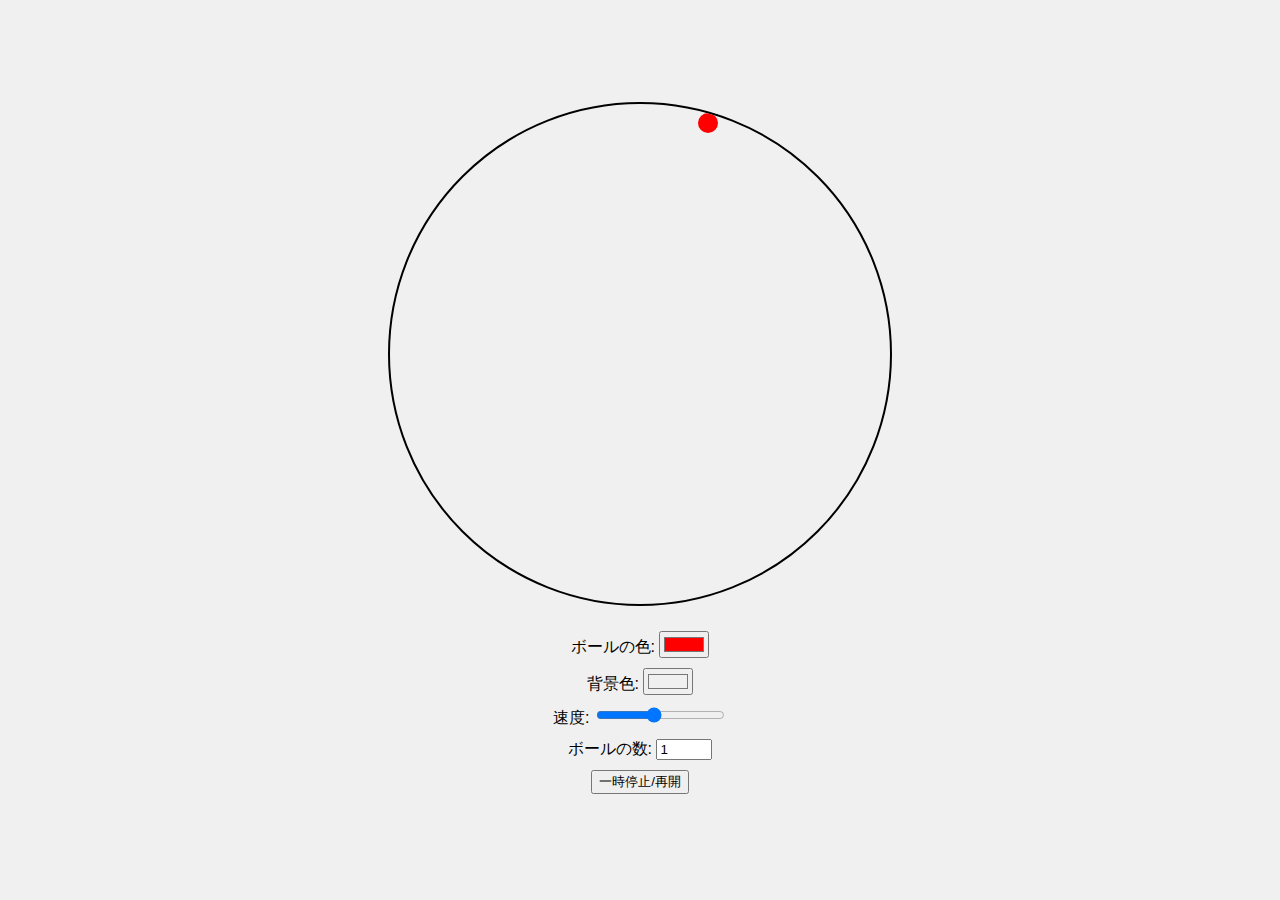
==== index.html @ 42c27326 "Update index.html" ====
<!DOCTYPE html>
<html lang="ja">
<head>
    <meta charset="UTF-8">
    <meta name="viewport" content="width=device-width, initial-scale=1.0">
    <title>円形衝突判定ボールアニメーション</title>
    <style>
        body, html {
            margin: 0;
            padding: 0;
            height: 100%;
            display: flex;
            flex-direction: column;
            justify-content: center;
            align-items: center;
            background-color: #f0f0f0;
            font-family: Arial, sans-serif;
        }

        .container {
            width: 80vmin;
            height: 80vmin;
            max-width: 500px;
            max-height: 500px;
            border-radius: 50%;
            border: 2px solid #000;
            position: relative;
            overflow: hidden;
        }

        .ball {
            width: 20px;
            height: 20px;
            background-color: red;
            border-radius: 50%;
            position: absolute;
        }

        .controls {
            margin-top: 20px;
            display: flex;
            flex-direction: column;
            align-items: center;
        }

        .controls > * {
            margin: 5px 0;
        }
    </style>
</head>
<body>
    <div class="container" id="container"></div>
    <div class="controls">
        <label for="ballColor">ボールの色: <input type="color" id="ballColor" value="#ff0000"></label>
        <label for="bgColor">背景色: <input type="color" id="bgColor" value="#f0f0f0"></label>
        <label for="speed">速度: <input type="range" id="speed" min="1" max="10" value="5"></label>
        <label for="ballCount">ボールの数: <input type="number" id="ballCount" min="1" max="10" value="1"></label>
        <button id="toggleAnimation" aria-label="アニメーションを一時停止/再開">一時停止/再開</button>
    </div>

    <script>
        const container = document.getElementById('container');
        const ballColorInput = document.getElementById('ballColor');
        const bgColorInput = document.getElementById('bgColor');
        const speedInput = document.getElementById('speed');
        const ballCountInput = document.getElementById('ballCount');
        const toggleAnimationBtn = document.getElementById('toggleAnimation');

        let balls = [];
        let animationId;
        let isPaused = false;

        function createBall() {
            const ball = document.createElement('div');
            ball.className = 'ball';
            ball.style.backgroundColor = ballColorInput.value;
            container.appendChild(ball);

            const radius = ball.clientWidth / 2;
            const containerRadius = container.clientWidth / 2;

            const angle = Math.random() * 2 * Math.PI;
            const distanceFromCenter = Math.random() * (containerRadius - radius);

            return {
                element: ball,
                x: containerRadius + distanceFromCenter * Math.cos(angle),
                y: containerRadius + distanceFromCenter * Math.sin(angle),
                dx: (Math.random() - 0.5) * 4,
                dy: (Math.random() - 0.5) * 4,
                radius: radius,
                containerRadius: containerRadius
            };
        }

        function updateBalls() {
            const speed = parseFloat(speedInput.value);
            balls.forEach(ball => {
                ball.x += ball.dx * speed;
                ball.y += ball.dy * speed;

                const distanceFromCenter = Math.sqrt(
                    Math.pow(ball.x - ball.containerRadius, 2) + 
                    Math.pow(ball.y - ball.containerRadius, 2)
                );

                if (distanceFromCenter + ball.radius > ball.containerRadius) {
                    const normalAngle = Math.atan2(ball.y - ball.containerRadius, ball.x - ball.containerRadius);
                    const incomingAngle = Math.atan2(ball.dy, ball.dx);
                    const reflectionAngle = 2 * normalAngle - incomingAngle;

                    const speed = Math.sqrt(ball.dx * ball.dx + ball.dy * ball.dy);
                    ball.dx = Math.cos(reflectionAngle) * speed;
                    ball.dy = Math.sin(reflectionAngle) * speed;

                    const overlap = (distanceFromCenter + ball.radius) - ball.containerRadius;
                    ball.x -= Math.cos(normalAngle) * overlap;
                    ball.y -= Math.sin(normalAngle) * overlap;
                }

                ball.element.style.left = (ball.x - ball.radius) + 'px';
                ball.element.style.top = (ball.y - ball.radius) + 'px';
            });
        }

        function animate() {
            if (!isPaused) {
                updateBalls();
            }
            animationId = requestAnimationFrame(animate);
        }

        function updateBallCount() {
            const count = parseInt(ballCountInput.value);
            while (balls.length > count) {
                container.removeChild(balls.pop().element);
            }
            while (balls.length < count) {
                balls.push(createBall());
            }
        }

        ballColorInput.addEventListener('input', () => {
            balls.forEach(ball => ball.element.style.backgroundColor = ballColorInput.value);
        });

        bgColorInput.addEventListener('input', () => {
            document.body.style.backgroundColor = bgColorInput.value;
        });

        ballCountInput.addEventListener('input', updateBallCount);

        toggleAnimationBtn.addEventListener('click', () => {
            isPaused = !isPaused;
            toggleAnimationBtn.textContent = isPaused ? '再開' : '一時停止';
        });

        updateBallCount();
        animate();

        window.addEventListener('error', (event) => {
            console.error('エラーが発生しました:', event.error);
        });
    </script>
</body>
</html>
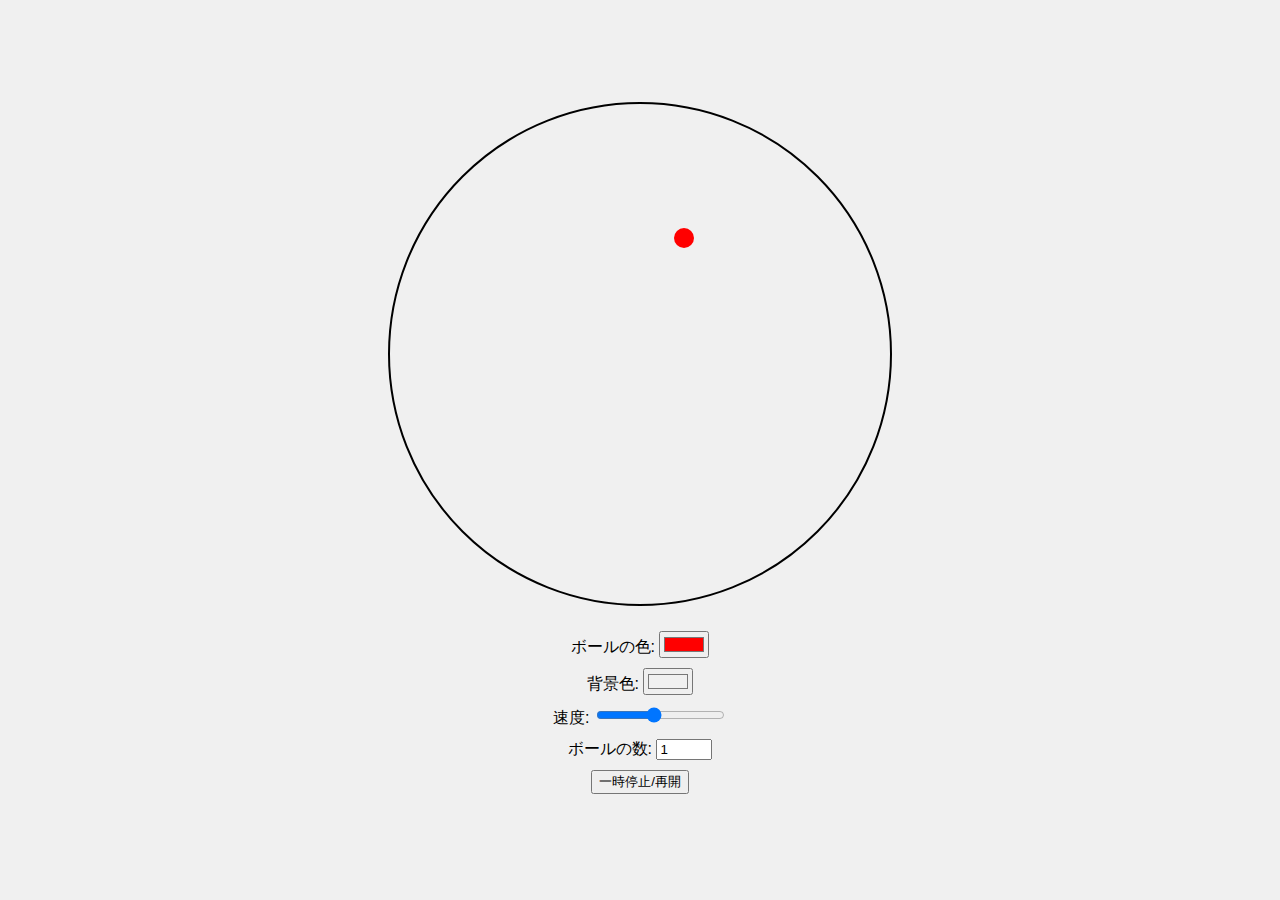
==== commit 792b5dcc: "Update index.html" ====
--- a/index.html
+++ b/index.html
@@ -69,6 +69,7 @@
         let balls = [];
         let animationId;
         let isPaused = false;
+        let lastTime = 0;
 
         function createBall() {
             const ball = document.createElement('div');
@@ -80,42 +81,44 @@
             const containerRadius = container.clientWidth / 2;
 
             const angle = Math.random() * 2 * Math.PI;
-            const distanceFromCenter = Math.random() * (containerRadius - radius);
+            const distanceFromCenter = Math.random() * (containerRadius - radius - 1);
+
+            const speed = 2 + Math.random() * 2;
+            const direction = Math.random() * 2 * Math.PI;
 
             return {
                 element: ball,
                 x: containerRadius + distanceFromCenter * Math.cos(angle),
                 y: containerRadius + distanceFromCenter * Math.sin(angle),
-                dx: (Math.random() - 0.5) * 4,
-                dy: (Math.random() - 0.5) * 4,
+                dx: Math.cos(direction) * speed,
+                dy: Math.sin(direction) * speed,
                 radius: radius,
                 containerRadius: containerRadius
             };
         }
 
-        function updateBalls() {
+        function updateBalls(deltaTime) {
             const speed = parseFloat(speedInput.value);
             balls.forEach(ball => {
-                ball.x += ball.dx * speed;
-                ball.y += ball.dy * speed;
+                ball.x += ball.dx * speed * deltaTime;
+                ball.y += ball.dy * speed * deltaTime;
 
-                const distanceFromCenter = Math.sqrt(
-                    Math.pow(ball.x - ball.containerRadius, 2) + 
-                    Math.pow(ball.y - ball.containerRadius, 2)
-                );
+                const dx = ball.x - ball.containerRadius;
+                const dy = ball.y - ball.containerRadius;
+                const distanceFromCenter = Math.sqrt(dx * dx + dy * dy);
 
                 if (distanceFromCenter + ball.radius > ball.containerRadius) {
-                    const normalAngle = Math.atan2(ball.y - ball.containerRadius, ball.x - ball.containerRadius);
-                    const incomingAngle = Math.atan2(ball.dy, ball.dx);
-                    const reflectionAngle = 2 * normalAngle - incomingAngle;
+                    const normalX = dx / distanceFromCenter;
+                    const normalY = dy / distanceFromCenter;
 
-                    const speed = Math.sqrt(ball.dx * ball.dx + ball.dy * ball.dy);
-                    ball.dx = Math.cos(reflectionAngle) * speed;
-                    ball.dy = Math.sin(reflectionAngle) * speed;
+                    const dotProduct = ball.dx * normalX + ball.dy * normalY;
+
+                    ball.dx -= 2 * dotProduct * normalX;
+                    ball.dy -= 2 * dotProduct * normalY;
 
                     const overlap = (distanceFromCenter + ball.radius) - ball.containerRadius;
-                    ball.x -= Math.cos(normalAngle) * overlap;
-                    ball.y -= Math.sin(normalAngle) * overlap;
+                    ball.x -= normalX * overlap;
+                    ball.y -= normalY * overlap;
                 }
 
                 ball.element.style.left = (ball.x - ball.radius) + 'px';
@@ -123,9 +126,11 @@
             });
         }
 
-        function animate() {
+        function animate(currentTime) {
             if (!isPaused) {
-                updateBalls();
+                const deltaTime = (currentTime - lastTime) / 16.67; // 60 FPSを基準とした経過時間
+                updateBalls(deltaTime);
+                lastTime = currentTime;
             }
             animationId = requestAnimationFrame(animate);
         }
@@ -138,6 +143,15 @@
             while (balls.length < count) {
                 balls.push(createBall());
             }
+        }
+
+        function resizeContainer() {
+            const containerSize = Math.min(window.innerWidth * 0.8, window.innerHeight * 0.8, 500);
+            container.style.width = containerSize + 'px';
+            container.style.height = containerSize + 'px';
+            balls.forEach(ball => {
+                ball.containerRadius = containerSize / 2;
+            });
         }
 
         ballColorInput.addEventListener('input', () => {
@@ -155,8 +169,11 @@
             toggleAnimationBtn.textContent = isPaused ? '再開' : '一時停止';
         });
 
+        window.addEventListener('resize', resizeContainer);
+
+        resizeContainer();
         updateBallCount();
-        animate();
+        animate(0);
 
         window.addEventListener('error', (event) => {
             console.error('エラーが発生しました:', event.error);
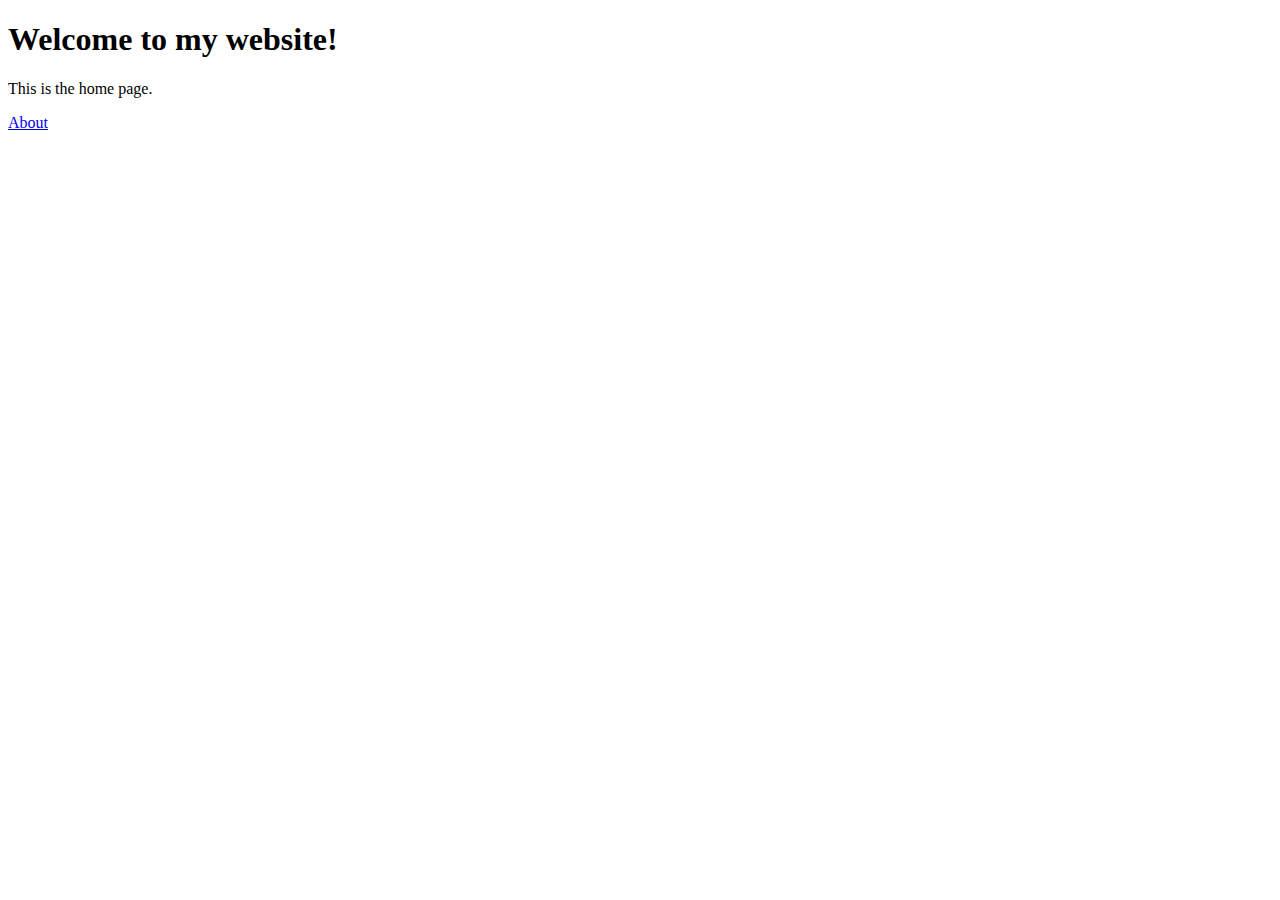
==== commit 9425f60b: "Create index.html" ====
--- a/index.html
+++ b/index.html
@@ -1,183 +1,11 @@
 <!DOCTYPE html>
-<html lang="ja">
+<html>
 <head>
-    <meta charset="UTF-8">
-    <meta name="viewport" content="width=device-width, initial-scale=1.0">
-    <title>円形衝突判定ボールアニメーション</title>
-    <style>
-        body, html {
-            margin: 0;
-            padding: 0;
-            height: 100%;
-            display: flex;
-            flex-direction: column;
-            justify-content: center;
-            align-items: center;
-            background-color: #f0f0f0;
-            font-family: Arial, sans-serif;
-        }
-
-        .container {
-            width: 80vmin;
-            height: 80vmin;
-            max-width: 500px;
-            max-height: 500px;
-            border-radius: 50%;
-            border: 2px solid #000;
-            position: relative;
-            overflow: hidden;
-        }
-
-        .ball {
-            width: 20px;
-            height: 20px;
-            background-color: red;
-            border-radius: 50%;
-            position: absolute;
-        }
-
-        .controls {
-            margin-top: 20px;
-            display: flex;
-            flex-direction: column;
-            align-items: center;
-        }
-
-        .controls > * {
-            margin: 5px 0;
-        }
-    </style>
+    <title>My Website</title>
 </head>
 <body>
-    <div class="container" id="container"></div>
-    <div class="controls">
-        <label for="ballColor">ボールの色: <input type="color" id="ballColor" value="#ff0000"></label>
-        <label for="bgColor">背景色: <input type="color" id="bgColor" value="#f0f0f0"></label>
-        <label for="speed">速度: <input type="range" id="speed" min="1" max="10" value="5"></label>
-        <label for="ballCount">ボールの数: <input type="number" id="ballCount" min="1" max="10" value="1"></label>
-        <button id="toggleAnimation" aria-label="アニメーションを一時停止/再開">一時停止/再開</button>
-    </div>
-
-    <script>
-        const container = document.getElementById('container');
-        const ballColorInput = document.getElementById('ballColor');
-        const bgColorInput = document.getElementById('bgColor');
-        const speedInput = document.getElementById('speed');
-        const ballCountInput = document.getElementById('ballCount');
-        const toggleAnimationBtn = document.getElementById('toggleAnimation');
-
-        let balls = [];
-        let animationId;
-        let isPaused = false;
-        let lastTime = 0;
-
-        function createBall() {
-            const ball = document.createElement('div');
-            ball.className = 'ball';
-            ball.style.backgroundColor = ballColorInput.value;
-            container.appendChild(ball);
-
-            const radius = ball.clientWidth / 2;
-            const containerRadius = container.clientWidth / 2;
-
-            const angle = Math.random() * 2 * Math.PI;
-            const distanceFromCenter = Math.random() * (containerRadius - radius - 1);
-
-            const speed = 2 + Math.random() * 2;
-            const direction = Math.random() * 2 * Math.PI;
-
-            return {
-                element: ball,
-                x: containerRadius + distanceFromCenter * Math.cos(angle),
-                y: containerRadius + distanceFromCenter * Math.sin(angle),
-                dx: Math.cos(direction) * speed,
-                dy: Math.sin(direction) * speed,
-                radius: radius,
-                containerRadius: containerRadius
-            };
-        }
-
-        function updateBalls(deltaTime) {
-            const speed = parseFloat(speedInput.value);
-            balls.forEach(ball => {
-                ball.x += ball.dx * speed * deltaTime;
-                ball.y += ball.dy * speed * deltaTime;
-
-                const dx = ball.x - ball.containerRadius;
-                const dy = ball.y - ball.containerRadius;
-                const distanceFromCenter = Math.sqrt(dx * dx + dy * dy);
-
-                if (distanceFromCenter + ball.radius > ball.containerRadius) {
-                    const normalX = dx / distanceFromCenter;
-                    const normalY = dy / distanceFromCenter;
-
-                    const dotProduct = ball.dx * normalX + ball.dy * normalY;
-
-                    ball.dx -= 2 * dotProduct * normalX;
-                    ball.dy -= 2 * dotProduct * normalY;
-
-                    const overlap = (distanceFromCenter + ball.radius) - ball.containerRadius;
-                    ball.x -= normalX * overlap;
-                    ball.y -= normalY * overlap;
-                }
-
-                ball.element.style.left = (ball.x - ball.radius) + 'px';
-                ball.element.style.top = (ball.y - ball.radius) + 'px';
-            });
-        }
-
-        function animate(currentTime) {
-            if (!isPaused) {
-                const deltaTime = (currentTime - lastTime) / 16.67; // 60 FPSを基準とした経過時間
-                updateBalls(deltaTime);
-                lastTime = currentTime;
-            }
-            animationId = requestAnimationFrame(animate);
-        }
-
-        function updateBallCount() {
-            const count = parseInt(ballCountInput.value);
-            while (balls.length > count) {
-                container.removeChild(balls.pop().element);
-            }
-            while (balls.length < count) {
-                balls.push(createBall());
-            }
-        }
-
-        function resizeContainer() {
-            const containerSize = Math.min(window.innerWidth * 0.8, window.innerHeight * 0.8, 500);
-            container.style.width = containerSize + 'px';
-            container.style.height = containerSize + 'px';
-            balls.forEach(ball => {
-                ball.containerRadius = containerSize / 2;
-            });
-        }
-
-        ballColorInput.addEventListener('input', () => {
-            balls.forEach(ball => ball.element.style.backgroundColor = ballColorInput.value);
-        });
-
-        bgColorInput.addEventListener('input', () => {
-            document.body.style.backgroundColor = bgColorInput.value;
-        });
-
-        ballCountInput.addEventListener('input', updateBallCount);
-
-        toggleAnimationBtn.addEventListener('click', () => {
-            isPaused = !isPaused;
-            toggleAnimationBtn.textContent = isPaused ? '再開' : '一時停止';
-        });
-
-        window.addEventListener('resize', resizeContainer);
-
-        resizeContainer();
-        updateBallCount();
-        animate(0);
-
-        window.addEventListener('error', (event) => {
-            console.error('エラーが発生しました:', event.error);
-        });
-    </script>
+    <h1>Welcome to my website!</h1>
+    <p>This is the home page.</p>
+    <a href="refrectball.html">About</a>
 </body>
 </html>
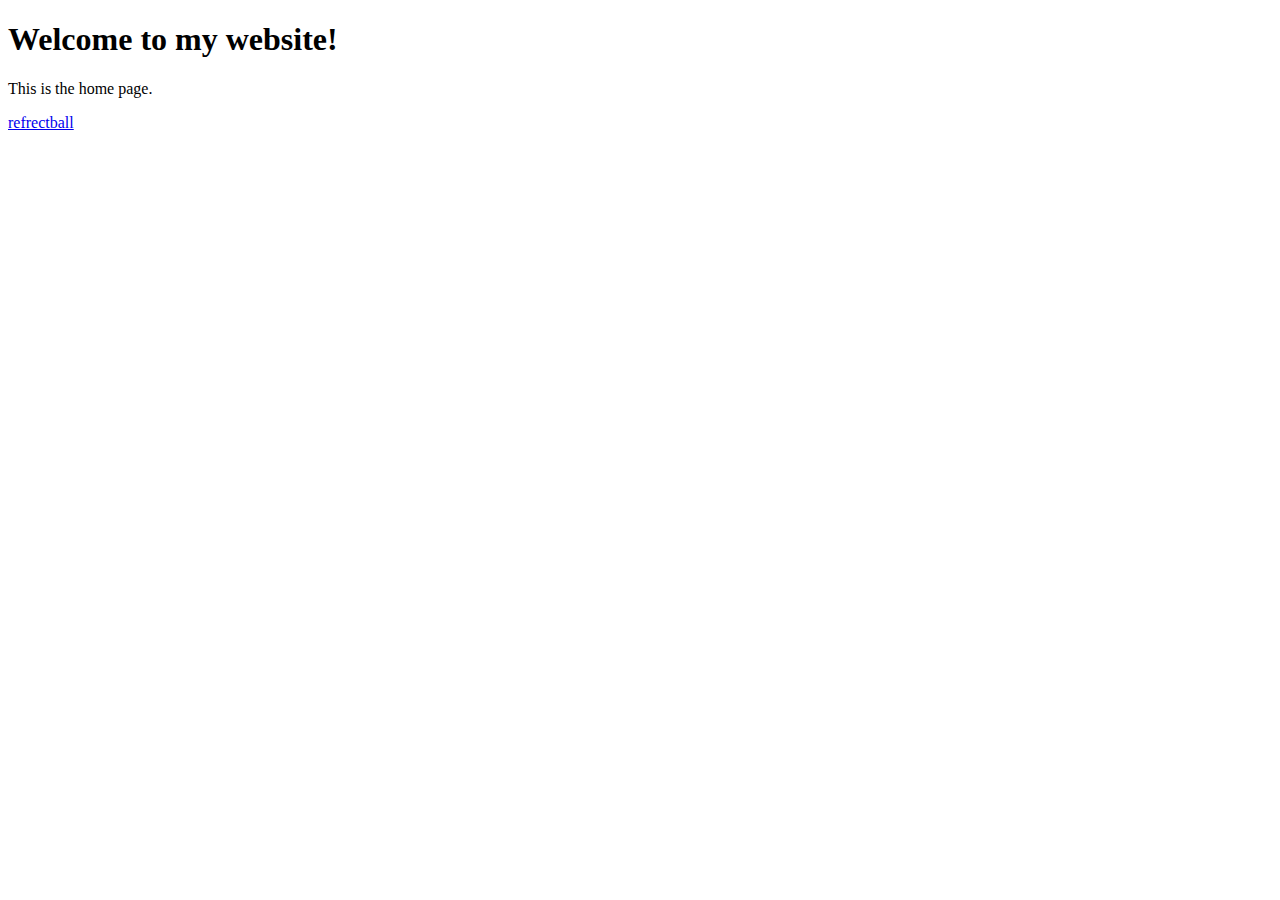
==== commit bad639d4: "Update index.html" ====
--- a/index.html
+++ b/index.html
@@ -6,6 +6,6 @@
 <body>
     <h1>Welcome to my website!</h1>
     <p>This is the home page.</p>
-    <a href="refrectball.html">About</a>
+    <a href="refrectball.html">refrectball</a>
 </body>
 </html>
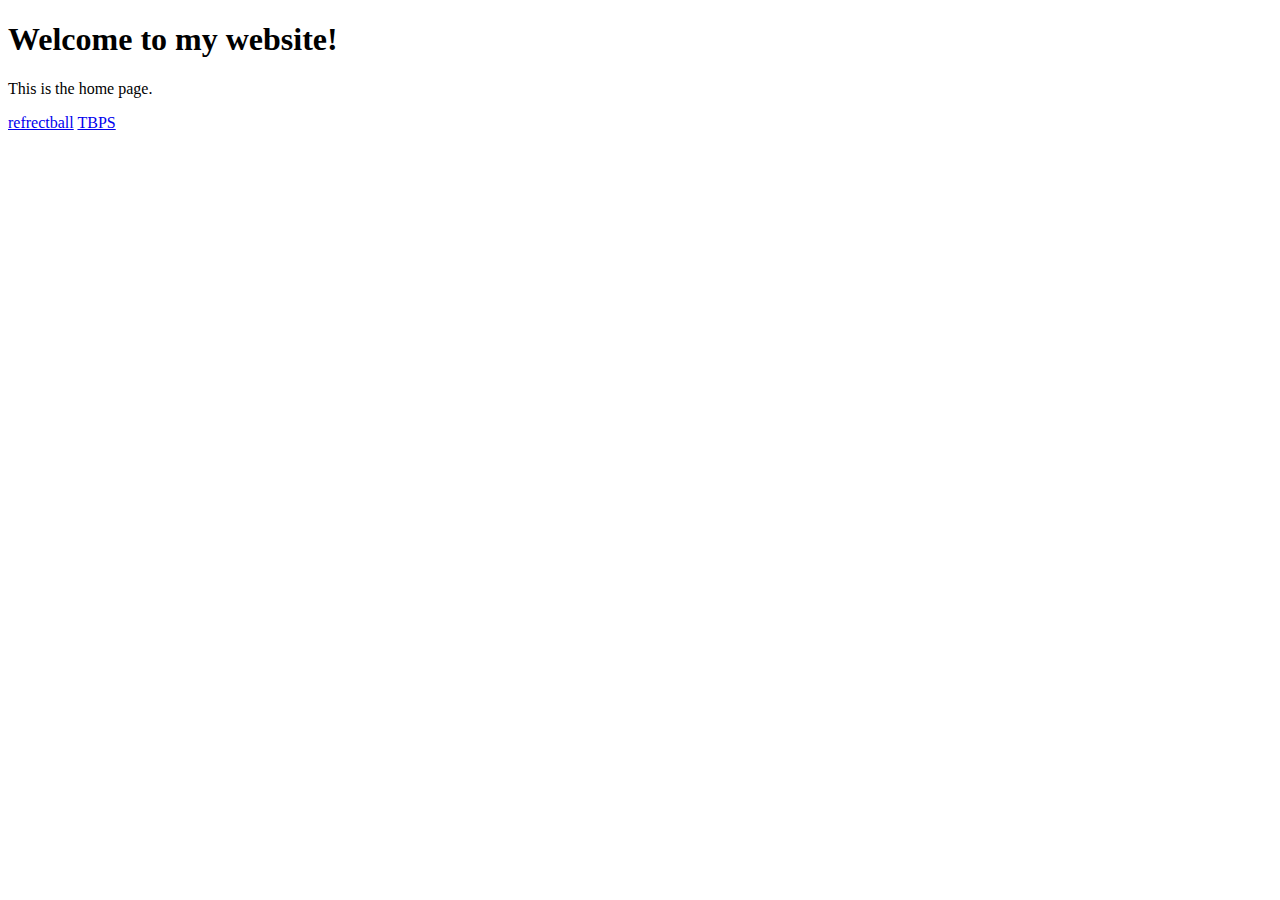
==== commit f8d3d46d: "Update index.html" ====
--- a/index.html
+++ b/index.html
@@ -7,5 +7,6 @@
     <h1>Welcome to my website!</h1>
     <p>This is the home page.</p>
     <a href="refrectball.html">refrectball</a>
+    <a href="TBPSindex.html">TBPS</a>
 </body>
 </html>
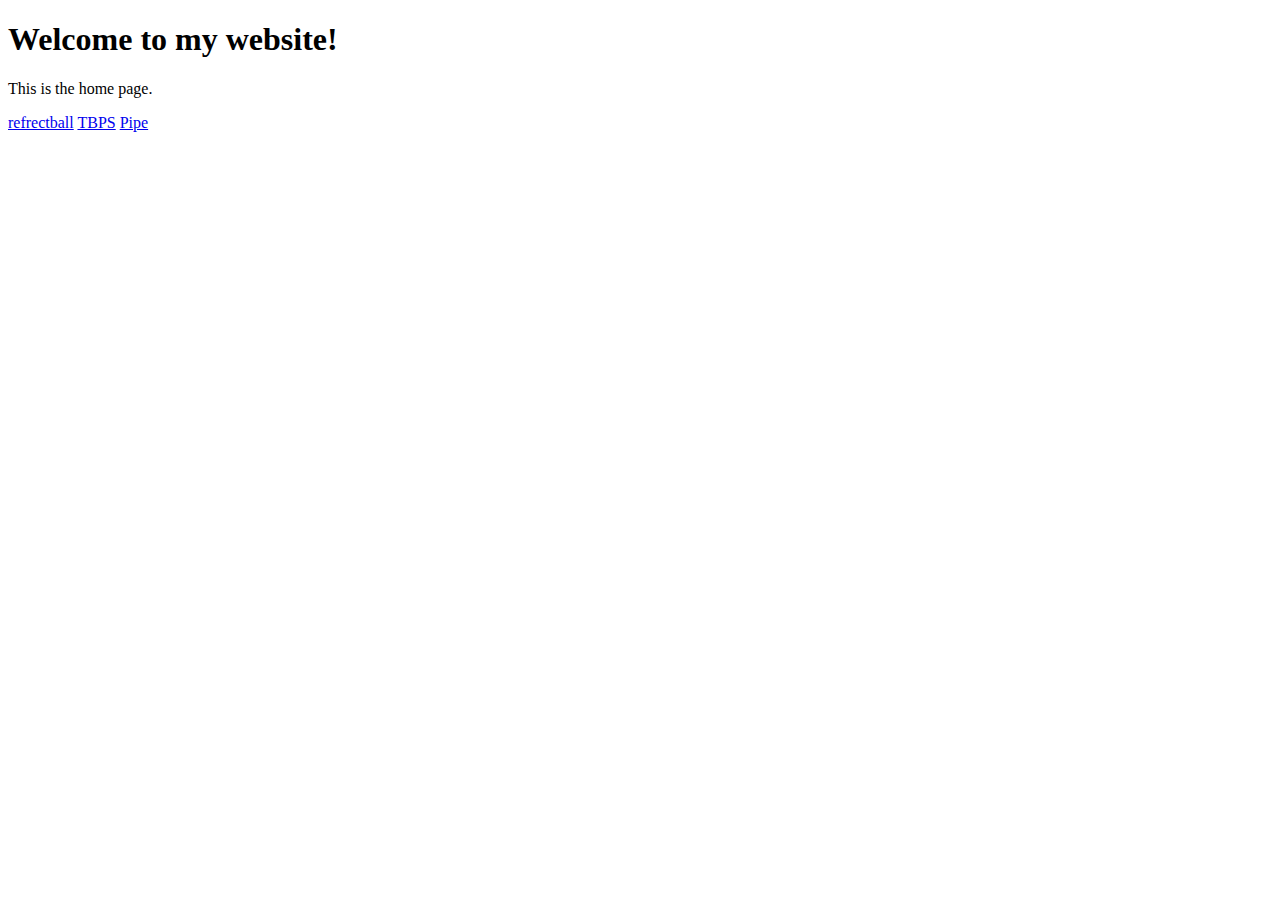
==== commit 5835b2e1: "Update index.html" ====
--- a/index.html
+++ b/index.html
@@ -7,6 +7,7 @@
     <h1>Welcome to my website!</h1>
     <p>This is the home page.</p>
     <a href="refrectball.html">refrectball</a>
-    <a href="TBPSindex.html">TBPS</a>
+    <a href="ThreeBodyProblemSimulation/TBPSindex.html">TBPS</a>
+    <a href="pipe/index.html">Pipe</a>
 </body>
 </html>
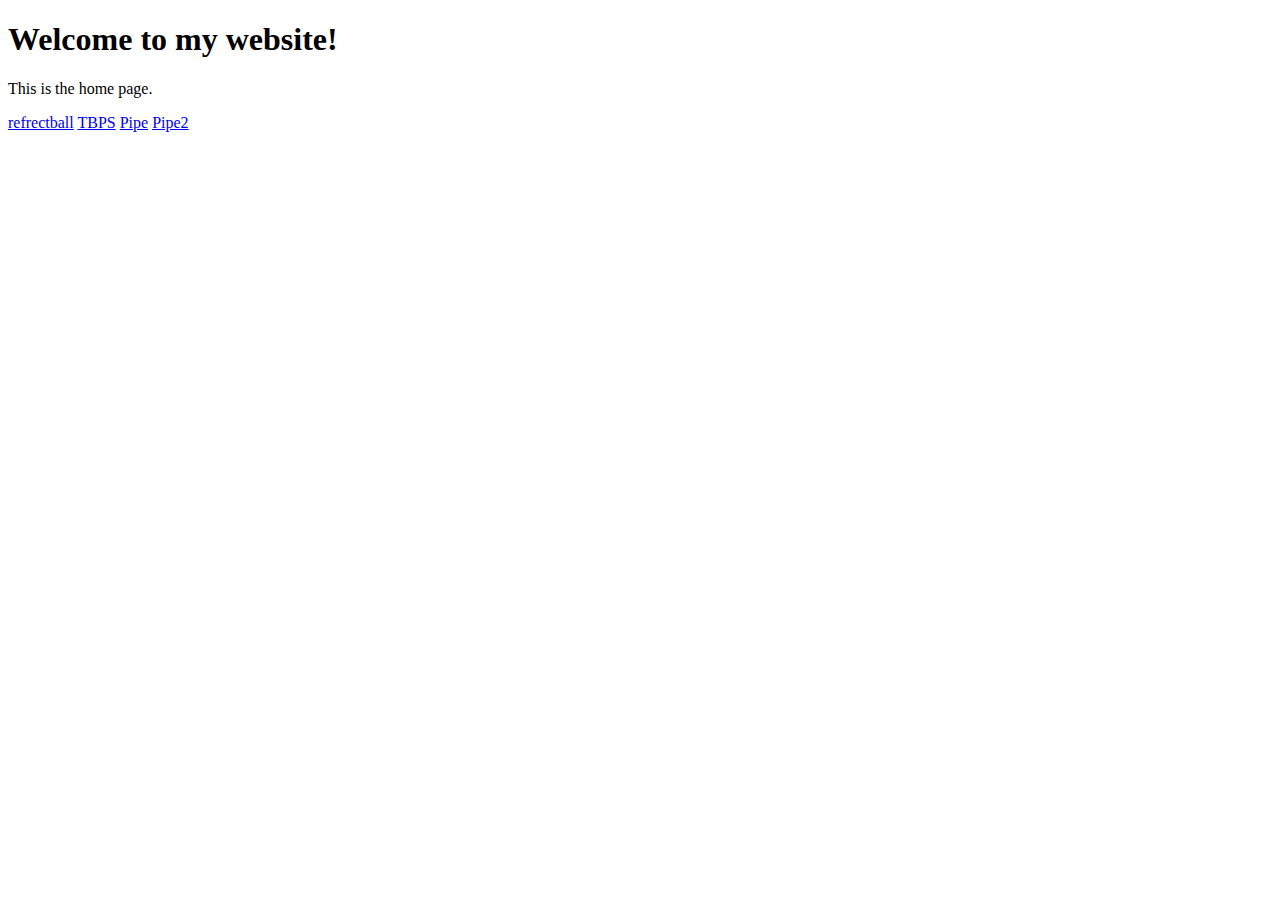
==== commit 447ac97e: "Update index.html" ====
--- a/index.html
+++ b/index.html
@@ -9,5 +9,6 @@
     <a href="refrectball.html">refrectball</a>
     <a href="ThreeBodyProblemSimulation/TBPSindex.html">TBPS</a>
     <a href="pipe/index.html">Pipe</a>
+    <a href="pipe2/script.html">Pipe2</a>
 </body>
 </html>
